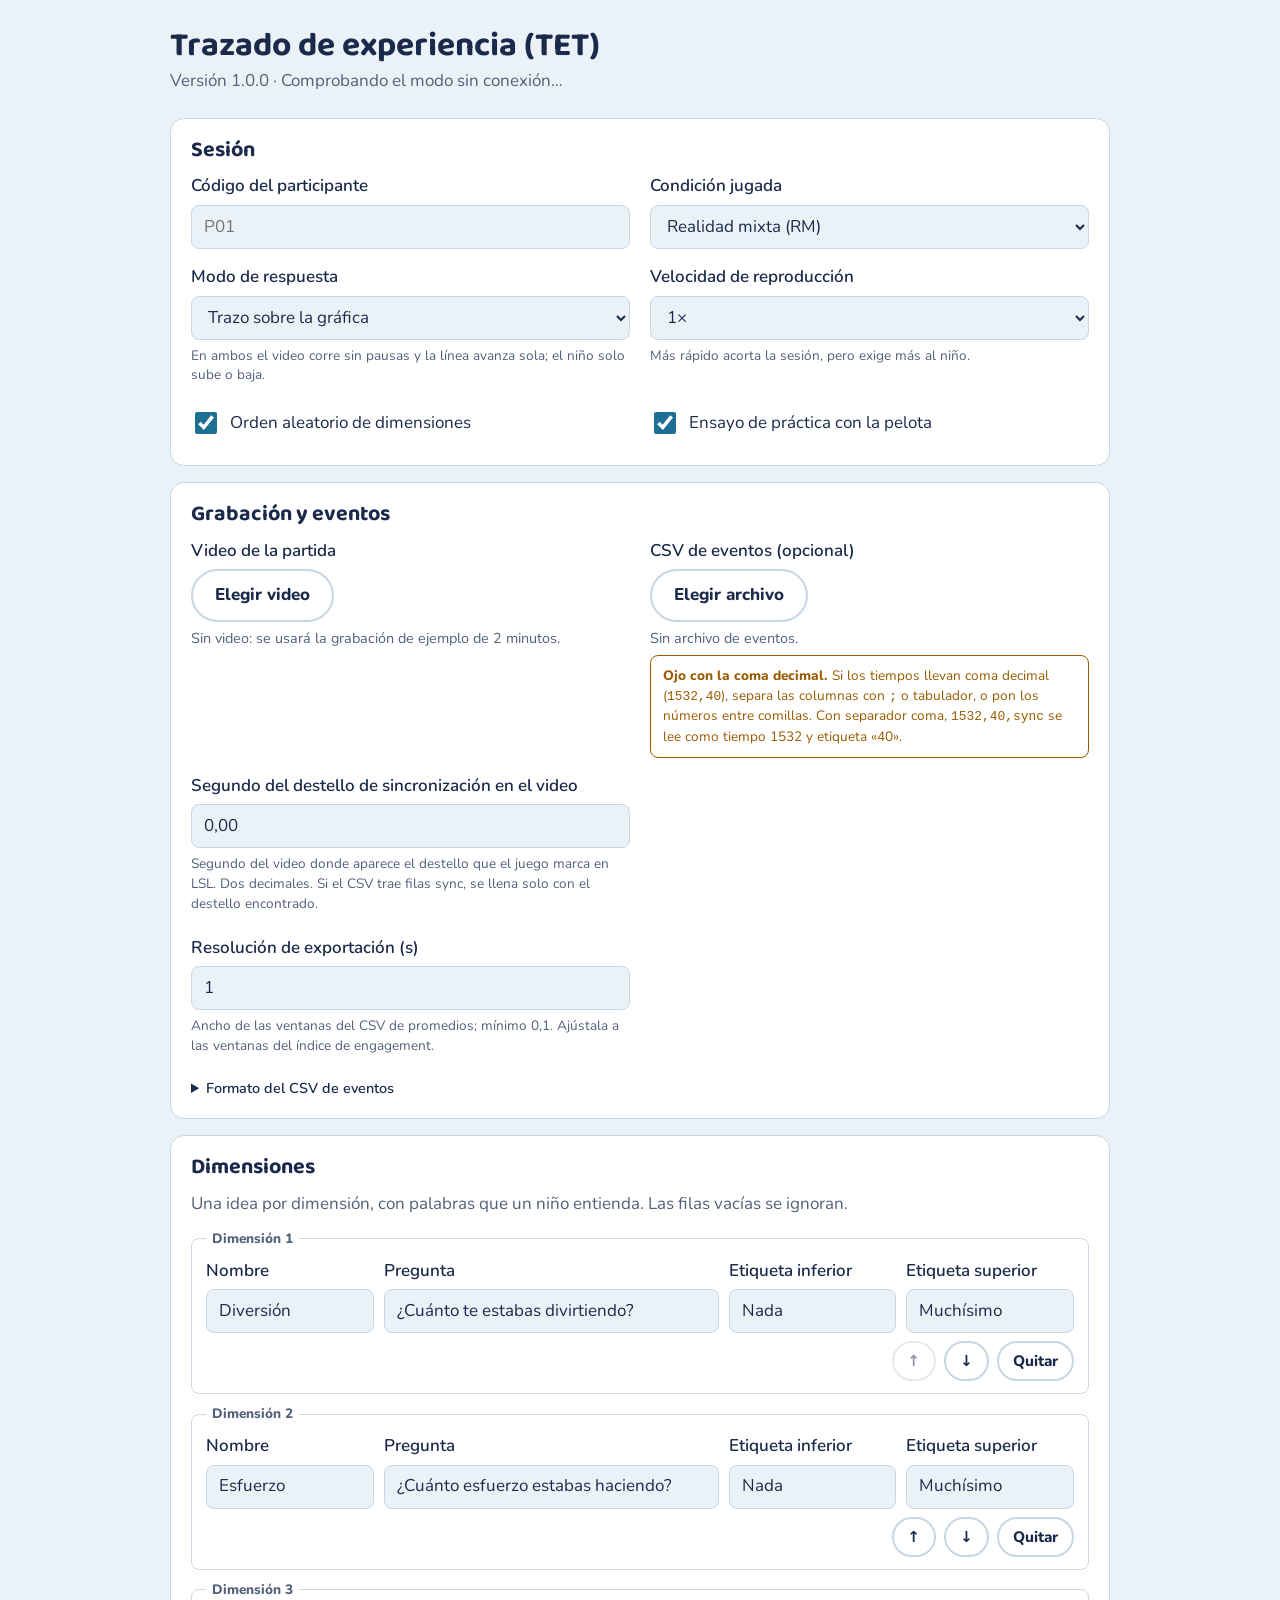
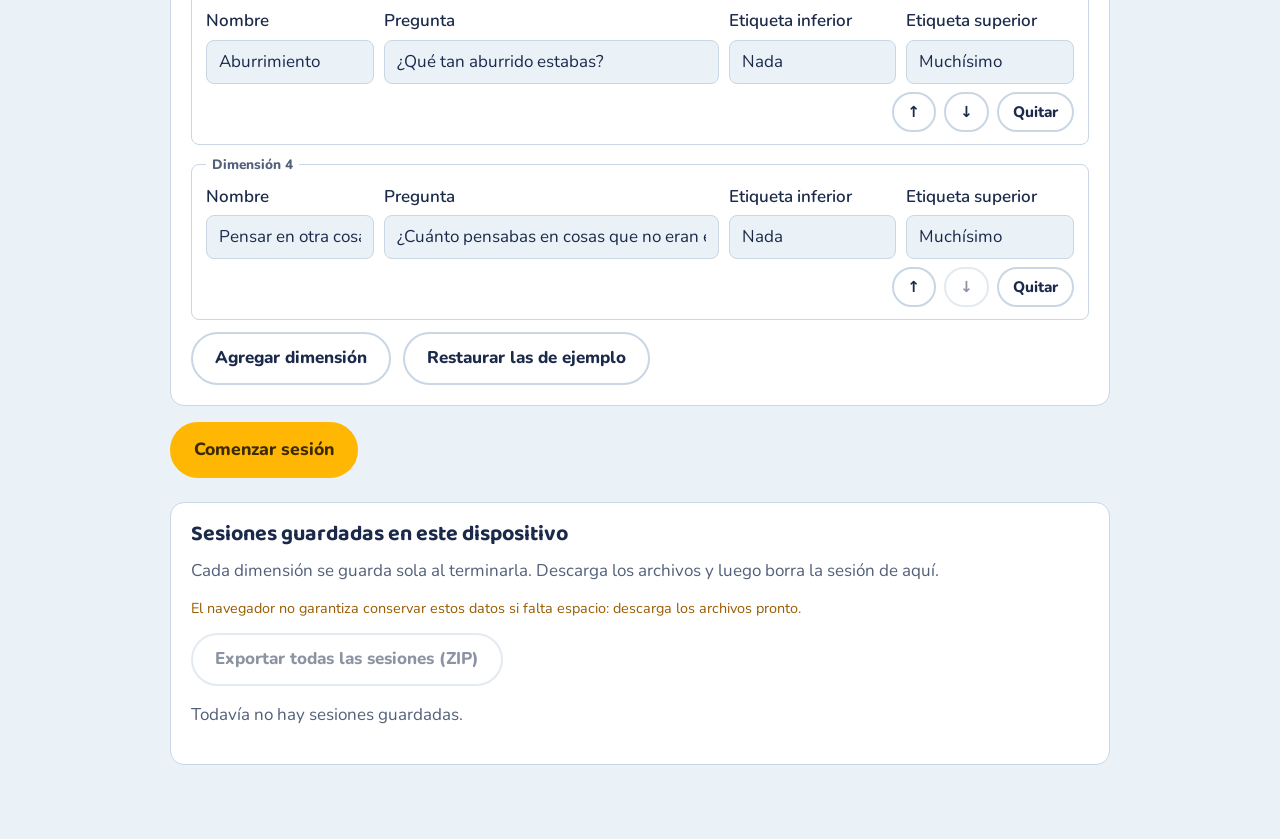
==== index.html @ 55690c72 "App TET compilada desde el commit a4749b5" ====
<!doctype html>
<html lang="es">
  <head>
    <meta charset="utf-8" />
    <meta name="viewport" content="width=device-width, initial-scale=1, viewport-fit=cover" />
    <meta name="color-scheme" content="light dark" />
    <meta name="theme-color" content="#1d6f93" />
    <meta name="mobile-web-app-capable" content="yes" />
    <title>Trazado de experiencia (TET)</title>
    <link rel="icon" href="./icons/icon.svg" type="image/svg+xml" />
    <link rel="apple-touch-icon" href="./icons/icon-192.png" />
    <link rel="preload" href="./fonts/nunito-latin-400-normal.woff2" as="font" type="font/woff2" crossorigin />
    <link rel="preload" href="./fonts/baloo-2-latin-700-normal.woff2" as="font" type="font/woff2" crossorigin />
    <script type="module" crossorigin src="./assets/index-C0iRVMLO.js"></script>
    <link rel="stylesheet" crossorigin href="./assets/index-BDcYcmzD.css">
  <link rel="manifest" href="./manifest.webmanifest"></head>
  <body>
    <main id="app"></main>
  </body>
</html>
---- assets/index-BDcYcmzD.css ----
@font-face{font-family:Nunito;font-style:normal;font-weight:400;font-display:swap;src:url(../fonts/nunito-latin-400-normal.woff2)format("woff2")}@font-face{font-family:Nunito;font-style:normal;font-weight:600;font-display:swap;src:url(../fonts/nunito-latin-600-normal.woff2)format("woff2")}@font-face{font-family:Nunito;font-style:normal;font-weight:800;font-display:swap;src:url(../fonts/nunito-latin-800-normal.woff2)format("woff2")}@font-face{font-family:"Baloo 2";font-style:normal;font-weight:500;font-display:swap;src:url(../fonts/baloo-2-latin-500-normal.woff2)format("woff2")}@font-face{font-family:"Baloo 2";font-style:normal;font-weight:700;font-display:swap;src:url(../fonts/baloo-2-latin-700-normal.woff2)format("woff2")}:root{--bg:#eaf2f8;--panel:#fff;--ink:#1b2a4a;--muted:#52607a;--line:#c9d6e3;--sun:#ffb703;--sun-ink:#3b2a00;--sea:#1d6f93;--sea-ink:#fff;--trace:#c92a62;--ok:#2b7a3b;--warn:#9a5b00;--danger:#b3261e;--scrim:#0a14288c;--video-bg:#000;--font-text:"Nunito", system-ui, -apple-system, "Segoe UI", Roboto, sans-serif;--font-title:"Baloo 2", "Nunito", system-ui, -apple-system, "Segoe UI", sans-serif;--radius-s:8px;--radius-m:14px;--radius-l:22px;--radius-pill:999px;--touch-min:56px;--thumb-size:76px;--dot-radius:16px;--trace-width:6px;--lightningcss-light:initial;--lightningcss-dark: ;color-scheme:light;box-sizing:border-box;padding-top:env(safe-area-inset-top,0px);padding-bottom:env(safe-area-inset-bottom,0px)}@media (prefers-color-scheme:dark){:root:not([data-theme=light]){--bg:#0f1a2e;--panel:#172540;--ink:#e8eef7;--muted:#a9b6ca;--line:#2e4166;--sun:#ffc43d;--sun-ink:#2a1e00;--sea:#5bb8da;--sea-ink:#06202c;--trace:#ff7aa5;--ok:#6fcf86;--warn:#ffb35c;--danger:#ff8a80;--scrim:#0009;--lightningcss-light: ;--lightningcss-dark:initial;color-scheme:dark}}:root[data-theme=dark]{--bg:#0f1a2e;--panel:#172540;--ink:#e8eef7;--muted:#a9b6ca;--line:#2e4166;--sun:#ffc43d;--sun-ink:#2a1e00;--sea:#5bb8da;--sea-ink:#06202c;--trace:#ff7aa5;--ok:#6fcf86;--warn:#ffb35c;--danger:#ff8a80;--scrim:#0009;--lightningcss-light: ;--lightningcss-dark:initial;color-scheme:dark}*,:before,:after{box-sizing:inherit}html{-webkit-text-size-adjust:100%;height:100%}body{background:var(--bg);min-height:100%;color:var(--ink);font-family:var(--font-text);-webkit-tap-highlight-color:transparent;margin:0;font-size:17px;line-height:1.45}#app{min-height:100%}h1,h2,h3,.big{font-family:var(--font-title);margin:0;font-weight:700;line-height:1.1}button,input,select,textarea{font:inherit;color:inherit}button{cursor:pointer}:focus-visible{outline:3px solid var(--sea);outline-offset:2px}[hidden]{display:none!important}.muted{color:var(--muted)}.btn{border-radius:var(--radius-pill);border:2px solid var(--line);background:var(--panel);justify-content:center;align-items:center;gap:8px;min-height:48px;padding:12px 22px;font-weight:800;display:inline-flex}.btn.primary{background:var(--sun);color:var(--sun-ink);border-color:var(--sun)}.btn.sea{background:var(--sea);color:var(--sea-ink);border-color:var(--sea)}.btn.ghost{background:0 0}.btn.danger{color:var(--danger);background:0 0;border-color:currentColor}.btn:disabled{opacity:.5;cursor:not-allowed}.btn.kid{min-height:var(--touch-min);padding:12px 28px;font-size:1.2rem}.card{background:var(--panel);border:1px solid var(--line);border-radius:var(--radius-m);margin-bottom:16px;padding:20px}.card h2{margin-bottom:12px;font-size:1.35rem}.row{flex-wrap:wrap;align-items:center;gap:12px;display:flex}.status{color:var(--muted);font-size:.9rem}.status.ok{color:var(--ok)}.status.warn{color:var(--warn)}.status.error{color:var(--danger)}.researcher{max-width:980px;margin:0 auto;padding:28px 20px 60px}.researcher h1{margin-bottom:4px;font-size:2.1rem}.researcher .lead{color:var(--muted);max-width:68ch;margin:0 0 24px}.ok-text{color:var(--ok)}.warn-text{color:var(--warn)}.btn.small{min-height:40px;padding:6px 14px;font-size:.95rem}.fields{grid-template-columns:repeat(auto-fit,minmax(min(100%,300px),1fr));gap:16px 20px;display:grid}.fields.checks{margin-top:16px}.field{flex-direction:column;gap:6px;font-weight:600;display:flex}.field small,.field .status{margin:0;font-weight:400}.field small{color:var(--muted);font-size:.85rem}.field input[type=text],.field select{border:1.5px solid var(--line);border-radius:var(--radius-s);background:var(--bg);min-height:44px;padding:8px 12px;font-weight:400}.field input[aria-invalid=true]{border-color:var(--danger)}.check{align-items:center;gap:10px;min-height:44px;display:flex}.check input{width:22px;height:22px;accent-color:var(--sea)}.file-btn{min-height:44px}.notice{border-radius:var(--radius-s);border:1px solid;margin:0;padding:10px 12px;font-size:.85rem;font-weight:400}.notice.warn{color:var(--warn)}.notice code,.sample code{font-size:.95em}.hint{margin:0 0 12px}.sample{margin-top:16px;font-size:.9rem}.sample summary{cursor:pointer;font-weight:600}.sample pre{border-radius:var(--radius-s);background:var(--bg);padding:10px 12px;overflow-x:auto}.dim-row{border:1px solid var(--line);border-radius:var(--radius-s);min-width:0;margin:0 0 10px;padding:10px 14px 12px}.dim-row legend{color:var(--muted);padding:0 6px;font-size:.85rem;font-weight:800}.dim-fields{grid-template-columns:minmax(0,1fr) minmax(0,2fr) minmax(0,1fr) minmax(0,1fr);gap:10px;display:grid}.dim-fields input{width:100%;min-width:0}@media (width<=760px){.dim-fields{grid-template-columns:minmax(0,1fr) minmax(0,1fr)}.dim-fields .dim-nombre{order:-2;grid-column:1/-1}.dim-fields .dim-pregunta{order:-1;grid-column:1/-1}}.dim-tools{justify-content:flex-end;gap:8px;margin-top:8px;display:flex}.start-bar{flex-wrap:wrap;align-items:flex-start;gap:12px 20px;margin:8px 0 24px;display:flex}.start-bar .btn{min-height:var(--touch-min);font-size:1.1rem}.errors{color:var(--danger);flex:300px;margin:0;padding-left:1.2em}.kid-screen{overscroll-behavior:none;touch-action:none;-webkit-user-select:none;user-select:none;position:fixed;inset:0;overflow:hidden}.sessions{border-collapse:collapse;width:100%;font-size:.92rem}.sessions th,.sessions td{text-align:left;border-bottom:1px solid var(--line);vertical-align:middle;white-space:nowrap;padding:8px}.sessions th{color:var(--muted);font-weight:700}.file-buttons{flex-wrap:wrap;gap:6px;display:flex}.btn.small.danger,.error-text{color:var(--danger)}.fr-actions{margin:10px 0}#fr-progress{width:min(320px,100%)}.fr-preview video{border-radius:var(--radius-s);width:240px;max-width:100%;margin-bottom:10px;display:block}.fr-table tr.excluded td{opacity:.5}.fr-mode{border:0;margin:12px 0 0;padding:0}.fr-mode legend{margin-bottom:4px;font-weight:700}.fr-viewer{border-top:1px solid var(--line);margin-top:16px;padding-top:12px}.fr-viewer h3{margin:0 0 8px}.fr-stage{width:fit-content;max-width:100%;margin-bottom:10px;position:relative}.fr-stage video{border-radius:var(--radius-s);max-width:100%;max-height:60vh;display:block}.fr-stage.marking{cursor:crosshair}.fr-box{outline:2px dashed var(--danger);outline-offset:2px;pointer-events:none;position:absolute}.fr-steps{margin-bottom:8px}.fr-time{text-align:center;font-variant-numeric:tabular-nums;min-width:7ch;font-weight:700}.done .thanks{text-align:center;padding:48px 10px 36px}.done .thanks .big{font-size:clamp(2.4rem,6vw,4rem)}.done-panel>summary{cursor:pointer;align-items:center;min-height:44px;font-size:1.1rem;font-weight:800;display:flex}.done-panel[open]>summary{margin-bottom:12px}.done-panel h3{margin:22px 0 10px;font-size:1.15rem}.done-actions{justify-content:center}.meta{grid-template-columns:max-content 1fr;gap:4px 16px;margin:12px 0 0;font-size:.95rem;display:grid}.meta dt{color:var(--muted);font-weight:700}.meta dd{overflow-wrap:anywhere;margin:0}.tablewrap{overflow-x:auto}.done table{border-collapse:collapse;width:100%;font-size:.95rem}.done th,.done td{text-align:left;border-bottom:1px solid var(--line);white-space:nowrap;padding:8px 10px}.done th{color:var(--muted);font-weight:700}.practice-note{margin:12px 0 0}.minis{grid-template-columns:repeat(auto-fill,minmax(min(100%,260px),1fr));gap:12px;display:grid}.minis figure{background:var(--bg);border:1px solid var(--line);border-radius:var(--radius-s);margin:0;padding:10px}.minis figcaption{margin-bottom:6px;font-size:.9rem;font-weight:700}.minis canvas{width:100%;height:110px;display:block}.tracing{padding:calc(10px + env(safe-area-inset-top,0px)) 18px calc(12px + env(safe-area-inset-bottom,0px));background:var(--bg);flex-direction:column;gap:10px;display:flex}.tr-top{align-items:center;gap:14px;display:flex}.tr-q{flex:1;font-size:clamp(1.4rem,3.4vw,2.4rem)}.pill{border-radius:var(--radius-pill);background:var(--panel);border:2px solid var(--line);white-space:nowrap;padding:6px 16px;font-size:1rem;font-weight:800}.pill.practice{background:var(--sun);color:var(--sun-ink);border-color:var(--sun)}.tr-stage{flex:none;justify-content:center;height:38dvh;min-height:0;display:flex}.tr-stage video,.tr-stage canvas{aspect-ratio:16/9;object-fit:contain;background:var(--video-bg);border-radius:var(--radius-m);width:auto;max-width:100%;height:100%;display:block}.tr-track{flex:auto;grid-template-rows:58px minmax(0,1fr);grid-template-columns:76px minmax(0,1fr);gap:6px 10px;min-height:180px;display:grid}.tracing.slider-mode .tr-track{grid-template-columns:76px minmax(0,1fr) 96px}.tr-timeline{touch-action:none;grid-area:1/2;width:100%;height:100%;display:block}.tr-graph{touch-action:none;background:var(--panel);border-radius:var(--radius-m);outline:2px solid var(--line);outline-offset:-2px;grid-area:2/2;width:100%;height:100%;display:block}.tr-ylab{text-align:center;color:var(--muted);flex-direction:column;grid-area:2/1;justify-content:space-between;align-items:center;gap:4px;padding:4px 0;font-size:.9rem;font-weight:800;line-height:1.1;display:flex;overflow:hidden}.tr-dots{flex-direction:column;flex:1;justify-content:space-evenly;align-items:center;min-height:0;display:flex}.tr-dots .dot{width:var(--d);height:var(--d);background:var(--trace);border-radius:50%;display:block}.tr-dots .dot:nth-child(2){opacity:.8}.tr-dots .dot:nth-child(3){opacity:.65}.tr-dots .dot:nth-child(4){opacity:.5}.tr-slider{background:linear-gradient(to top, var(--panel), var(--trace));outline:2px solid var(--line);outline-offset:-2px;touch-action:none;border-radius:48px;grid-area:2/3;position:relative}.tr-thumb{width:var(--thumb-size);height:var(--thumb-size);margin-left:calc(var(--thumb-size) / -2);background:var(--sun);border:5px solid var(--panel);border-radius:50%;position:absolute;top:0;left:50%;box-shadow:0 3px 10px #00000040}.tr-slider.inactive .tr-thumb{opacity:.55}.tr-bottom{align-items:center;gap:12px;display:flex}.tr-msg{text-align:right;color:var(--warn);flex:1;font-size:1.1rem;font-weight:800}.tr-intro{z-index:5;background:var(--scrim);justify-content:center;align-items:center;padding:20px;display:flex;position:absolute;inset:0}.tr-intro-box{text-align:center;background:var(--panel);border:3px solid var(--sun);border-radius:var(--radius-l);width:100%;max-width:700px;padding:32px 30px}.tr-intro-q{margin-bottom:14px;font-size:clamp(1.8rem,4.2vw,2.8rem)}.tr-intro-p{color:var(--muted);margin:0 0 24px;font-size:1.25rem}.tr-intro .btn{min-height:64px;padding:14px 44px;font-size:1.35rem}@media (prefers-reduced-motion:reduce){*,:before,:after{scroll-behavior:auto!important;transition:none!important;animation:none!important}}.tr-admin{z-index:6}.tr-admin-box{border-color:var(--sea)}.tr-admin-actions{justify-content:center}.tracing .pill{touch-action:none;-webkit-touch-callout:none}.notice+.notice{margin-top:8px}.tr-rotate{display:none}@media (orientation:portrait) and (width<=1024px){.tr-rotate{z-index:7;text-align:center;background:var(--bg);flex-direction:column;justify-content:center;align-items:center;gap:16px;padding:24px;display:flex;position:absolute;inset:0}.tr-rotate .big{font-size:2.2rem}.tr-rotate-icon{font-size:4rem;line-height:1}}
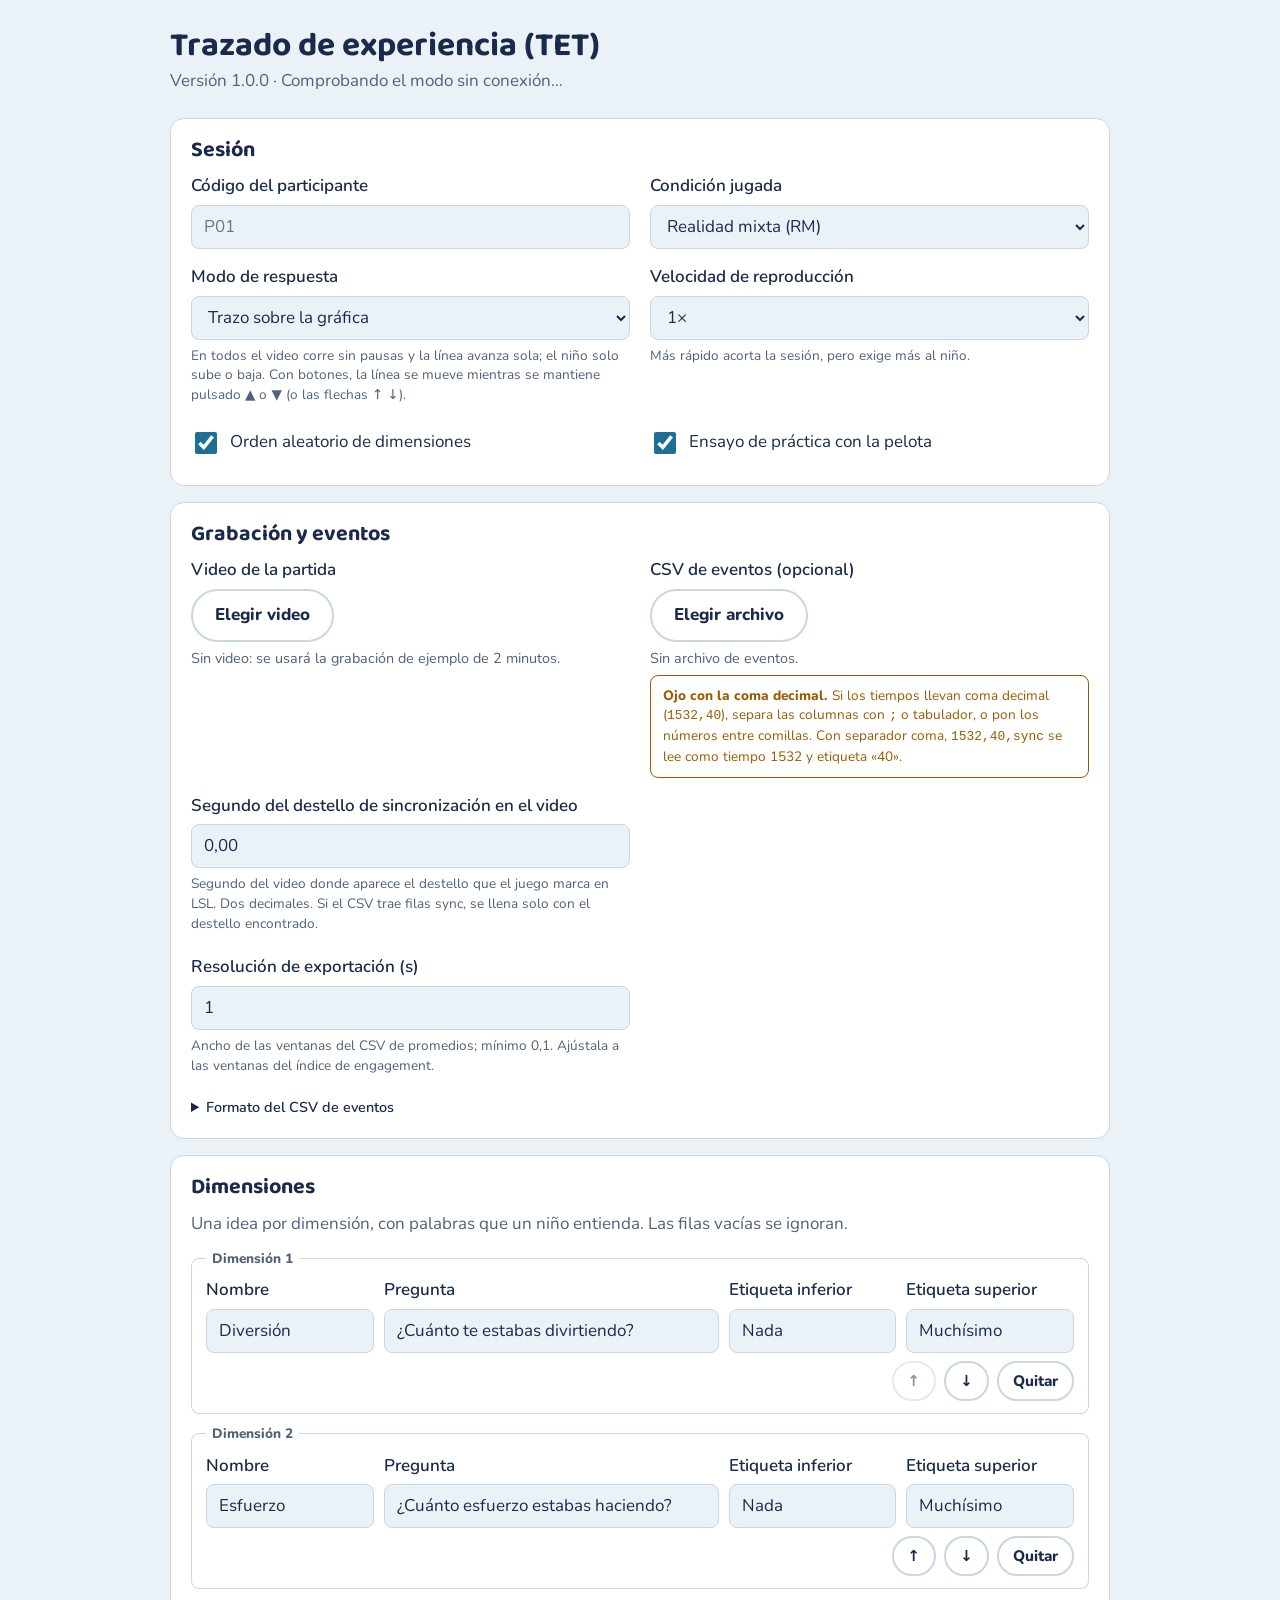
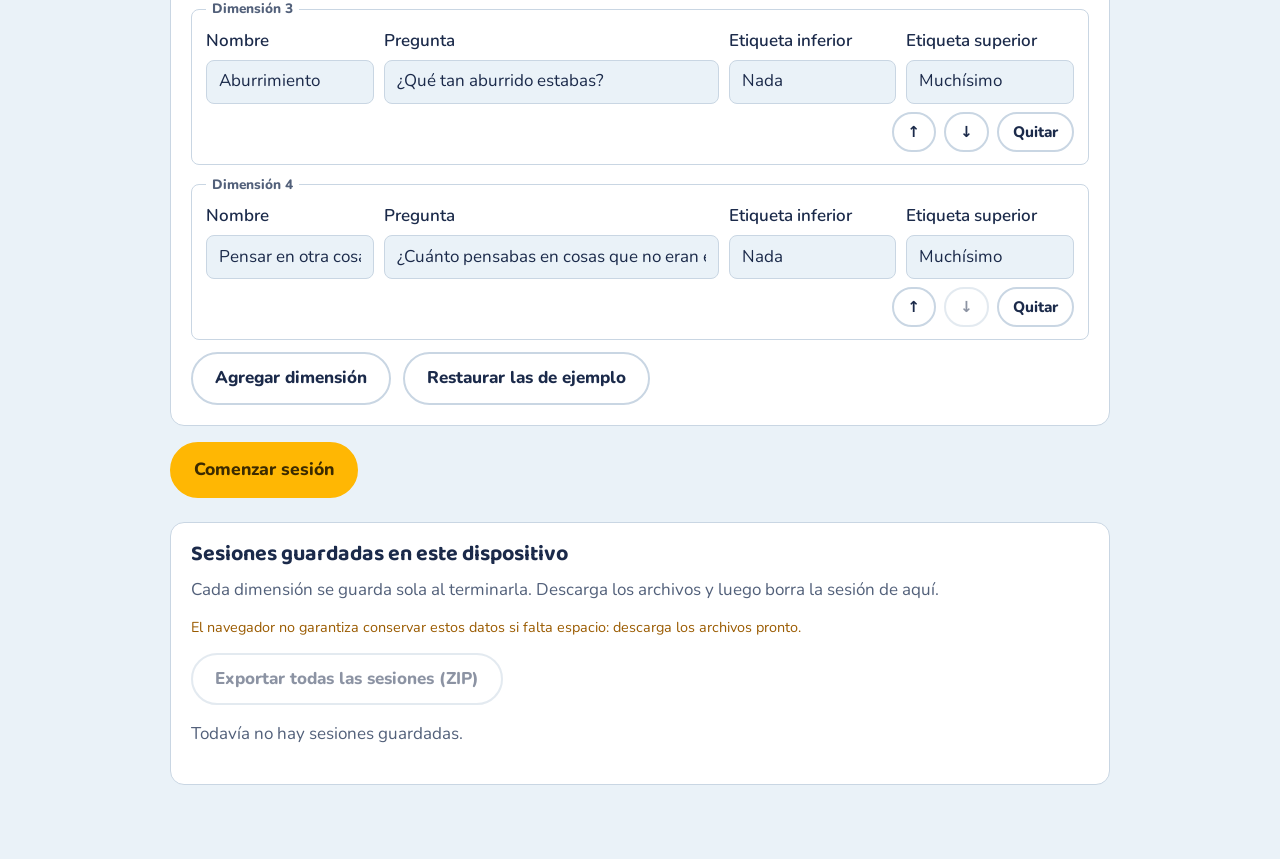
==== commit c2b057fd: "App TET compilada desde el commit b728f72" ====
--- a/index.html
+++ b/index.html
@@ -11,8 +11,8 @@
     <link rel="apple-touch-icon" href="./icons/icon-192.png" />
     <link rel="preload" href="./fonts/nunito-latin-400-normal.woff2" as="font" type="font/woff2" crossorigin />
     <link rel="preload" href="./fonts/baloo-2-latin-700-normal.woff2" as="font" type="font/woff2" crossorigin />
-    <script type="module" crossorigin src="./assets/index-C0iRVMLO.js"></script>
-    <link rel="stylesheet" crossorigin href="./assets/index-BDcYcmzD.css">
+    <script type="module" crossorigin src="./assets/index-DkuKKw6E.js"></script>
+    <link rel="stylesheet" crossorigin href="./assets/index-Cnb-6Qu-.css">
   <link rel="manifest" href="./manifest.webmanifest"></head>
   <body>
     <main id="app"></main>
--- a/assets/index-Cnb-6Qu-.css
+++ b/assets/index-Cnb-6Qu-.css
@@ -0,0 +1 @@
+@font-face{font-family:Nunito;font-style:normal;font-weight:400;font-display:swap;src:url(../fonts/nunito-latin-400-normal.woff2)format("woff2")}@font-face{font-family:Nunito;font-style:normal;font-weight:600;font-display:swap;src:url(../fonts/nunito-latin-600-normal.woff2)format("woff2")}@font-face{font-family:Nunito;font-style:normal;font-weight:800;font-display:swap;src:url(../fonts/nunito-latin-800-normal.woff2)format("woff2")}@font-face{font-family:"Baloo 2";font-style:normal;font-weight:500;font-display:swap;src:url(../fonts/baloo-2-latin-500-normal.woff2)format("woff2")}@font-face{font-family:"Baloo 2";font-style:normal;font-weight:700;font-display:swap;src:url(../fonts/baloo-2-latin-700-normal.woff2)format("woff2")}:root{--bg:#eaf2f8;--panel:#fff;--ink:#1b2a4a;--muted:#52607a;--line:#c9d6e3;--sun:#ffb703;--sun-ink:#3b2a00;--sea:#1d6f93;--sea-ink:#fff;--trace:#c92a62;--ok:#2b7a3b;--warn:#9a5b00;--danger:#b3261e;--scrim:#0a14288c;--video-bg:#000;--font-text:"Nunito", system-ui, -apple-system, "Segoe UI", Roboto, sans-serif;--font-title:"Baloo 2", "Nunito", system-ui, -apple-system, "Segoe UI", sans-serif;--radius-s:8px;--radius-m:14px;--radius-l:22px;--radius-pill:999px;--touch-min:56px;--thumb-size:76px;--dot-radius:16px;--trace-width:6px;--lightningcss-light:initial;--lightningcss-dark: ;color-scheme:light;box-sizing:border-box;padding-top:env(safe-area-inset-top,0px);padding-bottom:env(safe-area-inset-bottom,0px)}@media (prefers-color-scheme:dark){:root:not([data-theme=light]){--bg:#0f1a2e;--panel:#172540;--ink:#e8eef7;--muted:#a9b6ca;--line:#2e4166;--sun:#ffc43d;--sun-ink:#2a1e00;--sea:#5bb8da;--sea-ink:#06202c;--trace:#ff7aa5;--ok:#6fcf86;--warn:#ffb35c;--danger:#ff8a80;--scrim:#0009;--lightningcss-light: ;--lightningcss-dark:initial;color-scheme:dark}}:root[data-theme=dark]{--bg:#0f1a2e;--panel:#172540;--ink:#e8eef7;--muted:#a9b6ca;--line:#2e4166;--sun:#ffc43d;--sun-ink:#2a1e00;--sea:#5bb8da;--sea-ink:#06202c;--trace:#ff7aa5;--ok:#6fcf86;--warn:#ffb35c;--danger:#ff8a80;--scrim:#0009;--lightningcss-light: ;--lightningcss-dark:initial;color-scheme:dark}*,:before,:after{box-sizing:inherit}html{-webkit-text-size-adjust:100%;height:100%}body{background:var(--bg);min-height:100%;color:var(--ink);font-family:var(--font-text);-webkit-tap-highlight-color:transparent;margin:0;font-size:17px;line-height:1.45}#app{min-height:100%}h1,h2,h3,.big{font-family:var(--font-title);margin:0;font-weight:700;line-height:1.1}button,input,select,textarea{font:inherit;color:inherit}button{cursor:pointer}:focus-visible{outline:3px solid var(--sea);outline-offset:2px}[hidden]{display:none!important}.muted{color:var(--muted)}.btn{border-radius:var(--radius-pill);border:2px solid var(--line);background:var(--panel);justify-content:center;align-items:center;gap:8px;min-height:48px;padding:12px 22px;font-weight:800;display:inline-flex}.btn.primary{background:var(--sun);color:var(--sun-ink);border-color:var(--sun)}.btn.sea{background:var(--sea);color:var(--sea-ink);border-color:var(--sea)}.btn.ghost{background:0 0}.btn.danger{color:var(--danger);background:0 0;border-color:currentColor}.btn:disabled{opacity:.5;cursor:not-allowed}.btn.kid{min-height:var(--touch-min);padding:12px 28px;font-size:1.2rem}.card{background:var(--panel);border:1px solid var(--line);border-radius:var(--radius-m);margin-bottom:16px;padding:20px}.card h2{margin-bottom:12px;font-size:1.35rem}.row{flex-wrap:wrap;align-items:center;gap:12px;display:flex}.status{color:var(--muted);font-size:.9rem}.status.ok{color:var(--ok)}.status.warn{color:var(--warn)}.status.error{color:var(--danger)}.researcher{max-width:980px;margin:0 auto;padding:28px 20px 60px}.researcher h1{margin-bottom:4px;font-size:2.1rem}.researcher .lead{color:var(--muted);max-width:68ch;margin:0 0 24px}.ok-text{color:var(--ok)}.warn-text{color:var(--warn)}.btn.small{min-height:40px;padding:6px 14px;font-size:.95rem}.fields{grid-template-columns:repeat(auto-fit,minmax(min(100%,300px),1fr));gap:16px 20px;display:grid}.fields.checks{margin-top:16px}.field{flex-direction:column;gap:6px;font-weight:600;display:flex}.field small,.field .status{margin:0;font-weight:400}.field small{color:var(--muted);font-size:.85rem}.field input[type=text],.field select{border:1.5px solid var(--line);border-radius:var(--radius-s);background:var(--bg);min-height:44px;padding:8px 12px;font-weight:400}.field input[aria-invalid=true]{border-color:var(--danger)}.check{align-items:center;gap:10px;min-height:44px;display:flex}.check input{width:22px;height:22px;accent-color:var(--sea)}.file-btn{min-height:44px}.notice{border-radius:var(--radius-s);border:1px solid;margin:0;padding:10px 12px;font-size:.85rem;font-weight:400}.notice.warn{color:var(--warn)}.notice code,.sample code{font-size:.95em}.hint{margin:0 0 12px}.sample{margin-top:16px;font-size:.9rem}.sample summary{cursor:pointer;font-weight:600}.sample pre{border-radius:var(--radius-s);background:var(--bg);padding:10px 12px;overflow-x:auto}.dim-row{border:1px solid var(--line);border-radius:var(--radius-s);min-width:0;margin:0 0 10px;padding:10px 14px 12px}.dim-row legend{color:var(--muted);padding:0 6px;font-size:.85rem;font-weight:800}.dim-fields{grid-template-columns:minmax(0,1fr) minmax(0,2fr) minmax(0,1fr) minmax(0,1fr);gap:10px;display:grid}.dim-fields input{width:100%;min-width:0}@media (width<=760px){.dim-fields{grid-template-columns:minmax(0,1fr) minmax(0,1fr)}.dim-fields .dim-nombre{order:-2;grid-column:1/-1}.dim-fields .dim-pregunta{order:-1;grid-column:1/-1}}.dim-tools{justify-content:flex-end;gap:8px;margin-top:8px;display:flex}.start-bar{flex-wrap:wrap;align-items:flex-start;gap:12px 20px;margin:8px 0 24px;display:flex}.start-bar .btn{min-height:var(--touch-min);font-size:1.1rem}.errors{color:var(--danger);flex:300px;margin:0;padding-left:1.2em}.kid-screen{overscroll-behavior:none;touch-action:none;-webkit-user-select:none;user-select:none;position:fixed;inset:0;overflow:hidden}.sessions{border-collapse:collapse;width:100%;font-size:.92rem}.sessions th,.sessions td{text-align:left;border-bottom:1px solid var(--line);vertical-align:middle;white-space:nowrap;padding:8px}.sessions th{color:var(--muted);font-weight:700}.file-buttons{flex-wrap:wrap;gap:6px;display:flex}.btn.small.danger,.error-text{color:var(--danger)}.fr-actions{margin:10px 0}#fr-progress{width:min(320px,100%)}.fr-preview video{border-radius:var(--radius-s);width:240px;max-width:100%;margin-bottom:10px;display:block}.fr-table tr.excluded td{opacity:.5}.fr-mode{border:0;margin:12px 0 0;padding:0}.fr-mode legend{margin-bottom:4px;font-weight:700}.fr-viewer{border-top:1px solid var(--line);margin-top:16px;padding-top:12px}.fr-viewer h3{margin:0 0 8px}.fr-stage{width:fit-content;max-width:100%;margin-bottom:10px;position:relative}.fr-stage video{border-radius:var(--radius-s);max-width:100%;max-height:60vh;display:block}.fr-stage.marking{cursor:crosshair}.fr-box{outline:2px dashed var(--danger);outline-offset:2px;pointer-events:none;position:absolute}.fr-steps{margin-bottom:8px}.fr-time{text-align:center;font-variant-numeric:tabular-nums;min-width:7ch;font-weight:700}.done .thanks{text-align:center;padding:48px 10px 36px}.done .thanks .big{font-size:clamp(2.4rem,6vw,4rem)}.done-panel>summary{cursor:pointer;align-items:center;min-height:44px;font-size:1.1rem;font-weight:800;display:flex}.done-panel[open]>summary{margin-bottom:12px}.done-panel h3{margin:22px 0 10px;font-size:1.15rem}.done-actions{justify-content:center}.meta{grid-template-columns:max-content 1fr;gap:4px 16px;margin:12px 0 0;font-size:.95rem;display:grid}.meta dt{color:var(--muted);font-weight:700}.meta dd{overflow-wrap:anywhere;margin:0}.tablewrap{overflow-x:auto}.done table{border-collapse:collapse;width:100%;font-size:.95rem}.done th,.done td{text-align:left;border-bottom:1px solid var(--line);white-space:nowrap;padding:8px 10px}.done th{color:var(--muted);font-weight:700}.practice-note{margin:12px 0 0}.minis{grid-template-columns:repeat(auto-fill,minmax(min(100%,260px),1fr));gap:12px;display:grid}.minis figure{background:var(--bg);border:1px solid var(--line);border-radius:var(--radius-s);margin:0;padding:10px}.minis figcaption{margin-bottom:6px;font-size:.9rem;font-weight:700}.minis canvas{width:100%;height:110px;display:block}.tracing{padding:calc(10px + env(safe-area-inset-top,0px)) 18px calc(12px + env(safe-area-inset-bottom,0px));background:var(--bg);flex-direction:column;gap:10px;display:flex}.tr-top{align-items:center;gap:14px;display:flex}.tr-q{flex:1;font-size:clamp(1.4rem,3.4vw,2.4rem)}.pill{border-radius:var(--radius-pill);background:var(--panel);border:2px solid var(--line);white-space:nowrap;padding:6px 16px;font-size:1rem;font-weight:800}.pill.practice{background:var(--sun);color:var(--sun-ink);border-color:var(--sun)}.tr-stage{flex:none;justify-content:center;height:38dvh;min-height:0;display:flex}.tr-stage video,.tr-stage canvas{aspect-ratio:16/9;object-fit:contain;background:var(--video-bg);border-radius:var(--radius-m);width:auto;max-width:100%;height:100%;display:block}.tr-track{flex:auto;grid-template-rows:58px minmax(0,1fr);grid-template-columns:76px minmax(0,1fr);gap:6px 10px;min-height:180px;display:grid}.tracing.slider-mode .tr-track{grid-template-columns:76px minmax(0,1fr) 96px}.tr-timeline{touch-action:none;grid-area:1/2;width:100%;height:100%;display:block}.tr-graph{touch-action:none;background:var(--panel);border-radius:var(--radius-m);outline:2px solid var(--line);outline-offset:-2px;grid-area:2/2;width:100%;height:100%;display:block}.tr-ylab{text-align:center;color:var(--muted);flex-direction:column;grid-area:2/1;justify-content:space-between;align-items:center;gap:4px;padding:4px 0;font-size:.9rem;font-weight:800;line-height:1.1;display:flex;overflow:hidden}.tr-dots{flex-direction:column;flex:1;justify-content:space-evenly;align-items:center;min-height:0;display:flex}.tr-dots .dot{width:var(--d);height:var(--d);background:var(--trace);border-radius:50%;display:block}.tr-dots .dot:nth-child(2){opacity:.8}.tr-dots .dot:nth-child(3){opacity:.65}.tr-dots .dot:nth-child(4){opacity:.5}.tr-slider{background:linear-gradient(to top, var(--panel), var(--trace));outline:2px solid var(--line);outline-offset:-2px;touch-action:none;border-radius:48px;grid-area:2/3;position:relative}.tr-thumb{width:var(--thumb-size);height:var(--thumb-size);margin-left:calc(var(--thumb-size) / -2);background:var(--sun);border:5px solid var(--panel);border-radius:50%;position:absolute;top:0;left:50%;box-shadow:0 3px 10px #00000040}.tr-slider.inactive .tr-thumb{opacity:.55}.tr-bottom{align-items:center;gap:12px;display:flex}.tr-msg{text-align:right;color:var(--warn);flex:1;font-size:1.1rem;font-weight:800}.tr-intro{z-index:5;background:var(--scrim);justify-content:center;align-items:center;padding:20px;display:flex;position:absolute;inset:0}.tr-intro-box{text-align:center;background:var(--panel);border:3px solid var(--sun);border-radius:var(--radius-l);width:100%;max-width:700px;padding:32px 30px}.tr-intro-q{margin-bottom:14px;font-size:clamp(1.8rem,4.2vw,2.8rem)}.tr-intro-p{color:var(--muted);margin:0 0 24px;font-size:1.25rem}.tr-intro .btn{min-height:64px;padding:14px 44px;font-size:1.35rem}@media (prefers-reduced-motion:reduce){*,:before,:after{scroll-behavior:auto!important;transition:none!important;animation:none!important}}.tr-admin{z-index:6}.tr-admin-box{border-color:var(--sea)}.tr-admin-actions{justify-content:center}.tracing .pill{touch-action:none;-webkit-touch-callout:none}.tracing.buttons-mode .tr-track{grid-template-columns:76px minmax(0,1fr) 112px}.tr-arrows{flex-direction:column;grid-area:2/3;justify-content:space-between;gap:10px;min-height:0;display:flex}.tr-arrow{min-height:var(--touch-min);border-radius:var(--radius-l);border:3px solid var(--line);background:var(--panel);max-height:160px;color:var(--trace);cursor:pointer;touch-action:none;-webkit-user-select:none;user-select:none;-webkit-touch-callout:none;flex:1 1 0;font-size:clamp(2rem,5vw,3.2rem);line-height:1}.tr-arrow.pressed{background:var(--sun);border-color:var(--sun);color:var(--sun-ink)}.tr-arrows.inactive .tr-arrow{opacity:.45;cursor:default}.tr-speed{color:var(--muted);flex-wrap:wrap;justify-content:center;align-items:center;gap:8px 12px;margin:0 0 22px;font-size:.95rem;display:flex}.tr-speed-label{font-weight:700}.tr-speed-opts{gap:6px;display:inline-flex}.tr-speed-btn{border-radius:var(--radius-pill);border:2px solid var(--line);background:var(--panel);min-width:64px;min-height:44px;color:var(--ink);font:inherit;cursor:pointer;padding:6px 14px;font-weight:800}.tr-speed-btn[aria-pressed=true]{background:var(--sea);border-color:var(--sea);color:var(--sea-ink)}.tr-admin-reset-row{margin-top:14px}.tr-admin-reset-note{color:var(--danger);margin:10px 0 0;font-weight:700}.tr-check{z-index:6}.tr-check-box{border-color:var(--sea);max-width:820px}.tr-check-graph{background:var(--bg);border-radius:var(--radius-m);width:100%;height:clamp(140px,30vh,260px);display:block}.tr-check-legend{color:var(--muted);margin:10px 0 0;font-weight:700}.tr-key{vertical-align:middle;border-top:4px solid var(--trace);width:28px;height:0;margin:0 6px 0 14px;display:inline-block}.tr-key-ref{border-top:3px dashed var(--sea)}.tr-check-r{margin:14px 0 22px;font-size:1.2rem;font-weight:800}.tr-check-r[data-nivel=buena]{color:var(--ok)}.tr-check-r[data-nivel=parcial]{color:var(--warn)}.tr-check-r[data-nivel=dudosa],.tr-check-r[data-nivel=insuficiente]{color:var(--danger)}.notice+.notice{margin-top:8px}.tr-rotate{display:none}@media (orientation:portrait) and (width<=1024px){.tr-rotate{z-index:7;text-align:center;background:var(--bg);flex-direction:column;justify-content:center;align-items:center;gap:16px;padding:24px;display:flex;position:absolute;inset:0}.tr-rotate .big{font-size:2.2rem}.tr-rotate-icon{font-size:4rem;line-height:1}}
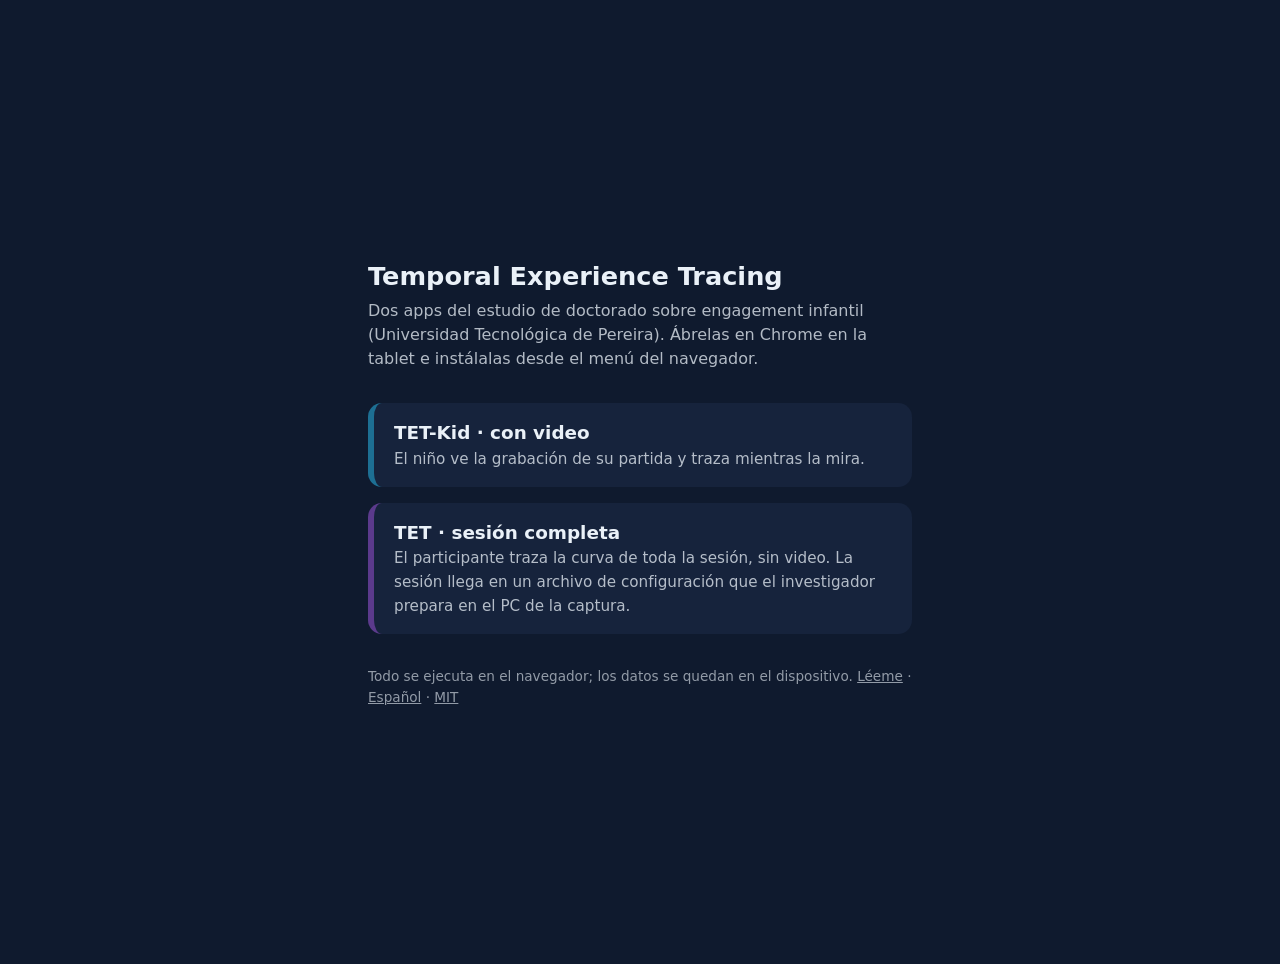
==== commit 1c5250a1: "App TET compilada desde el commit 9b4de28" ====
--- a/index.html
+++ b/index.html
@@ -2,19 +2,57 @@
 <html lang="es">
   <head>
     <meta charset="utf-8" />
-    <meta name="viewport" content="width=device-width, initial-scale=1, viewport-fit=cover" />
+    <meta name="viewport" content="width=device-width, initial-scale=1" />
     <meta name="color-scheme" content="light dark" />
-    <meta name="theme-color" content="#1d6f93" />
-    <meta name="mobile-web-app-capable" content="yes" />
-    <title>Trazado de experiencia (TET)</title>
-    <link rel="icon" href="./icons/icon.svg" type="image/svg+xml" />
-    <link rel="apple-touch-icon" href="./icons/icon-192.png" />
-    <link rel="preload" href="./fonts/nunito-latin-400-normal.woff2" as="font" type="font/woff2" crossorigin />
-    <link rel="preload" href="./fonts/baloo-2-latin-700-normal.woff2" as="font" type="font/woff2" crossorigin />
-    <script type="module" crossorigin src="./assets/index-DkuKKw6E.js"></script>
-    <link rel="stylesheet" crossorigin href="./assets/index-Cnb-6Qu-.css">
-  <link rel="manifest" href="./manifest.webmanifest"></head>
+    <title>TET — Temporal Experience Tracing</title>
+    <link rel="icon" href="./kid/icons/kid/icon.svg" type="image/svg+xml" />
+    <style>
+      :root { color-scheme: light dark; }
+      body {
+        margin: 0; min-height: 100vh; display: grid; place-items: center; padding: 2rem;
+        font: 16px/1.5 system-ui, sans-serif; background: #0f1a2e; color: #eaf1f8;
+      }
+      main { max-width: 34rem; }
+      h1 { font-size: 1.6rem; margin: 0 0 .25rem; }
+      p.lead { margin: 0 0 2rem; opacity: .75; }
+      a.app {
+        display: block; text-decoration: none; color: inherit; margin-bottom: 1rem;
+        padding: 1rem 1.25rem; border-radius: 14px; background: #16233c;
+        border-left: 6px solid var(--c);
+      }
+      a.app:hover { background: #1b2b48; }
+      a.app strong { display: block; font-size: 1.15rem; }
+      a.app span { opacity: .75; font-size: .95rem; }
+      footer { margin-top: 2rem; font-size: .85rem; opacity: .6; }
+      footer a { color: inherit; }
+    </style>
+  </head>
   <body>
-    <main id="app"></main>
+    <main>
+      <h1>Temporal Experience Tracing</h1>
+      <p class="lead">
+        Dos apps del estudio de doctorado sobre engagement infantil (Universidad Tecnológica de
+        Pereira). Ábrelas en Chrome en la tablet e instálalas desde el menú del navegador.
+      </p>
+
+      <a class="app" href="./kid/" style="--c: #1d6f93">
+        <strong>TET-Kid · con video</strong>
+        <span>El niño ve la grabación de su partida y traza mientras la mira.</span>
+      </a>
+
+      <a class="app" href="./tet/" style="--c: #5b3a8c">
+        <strong>TET · sesión completa</strong>
+        <span>
+          El participante traza la curva de toda la sesión, sin video. La sesión llega en un
+          archivo de configuración que el investigador prepara en el PC de la captura.
+        </span>
+      </a>
+
+      <footer>
+        Todo se ejecuta en el navegador; los datos se quedan en el dispositivo.
+        <a href="./README.md">Léeme</a> · <a href="./README.es.md">Español</a> ·
+        <a href="./LICENSE">MIT</a>
+      </footer>
+    </main>
   </body>
 </html>
